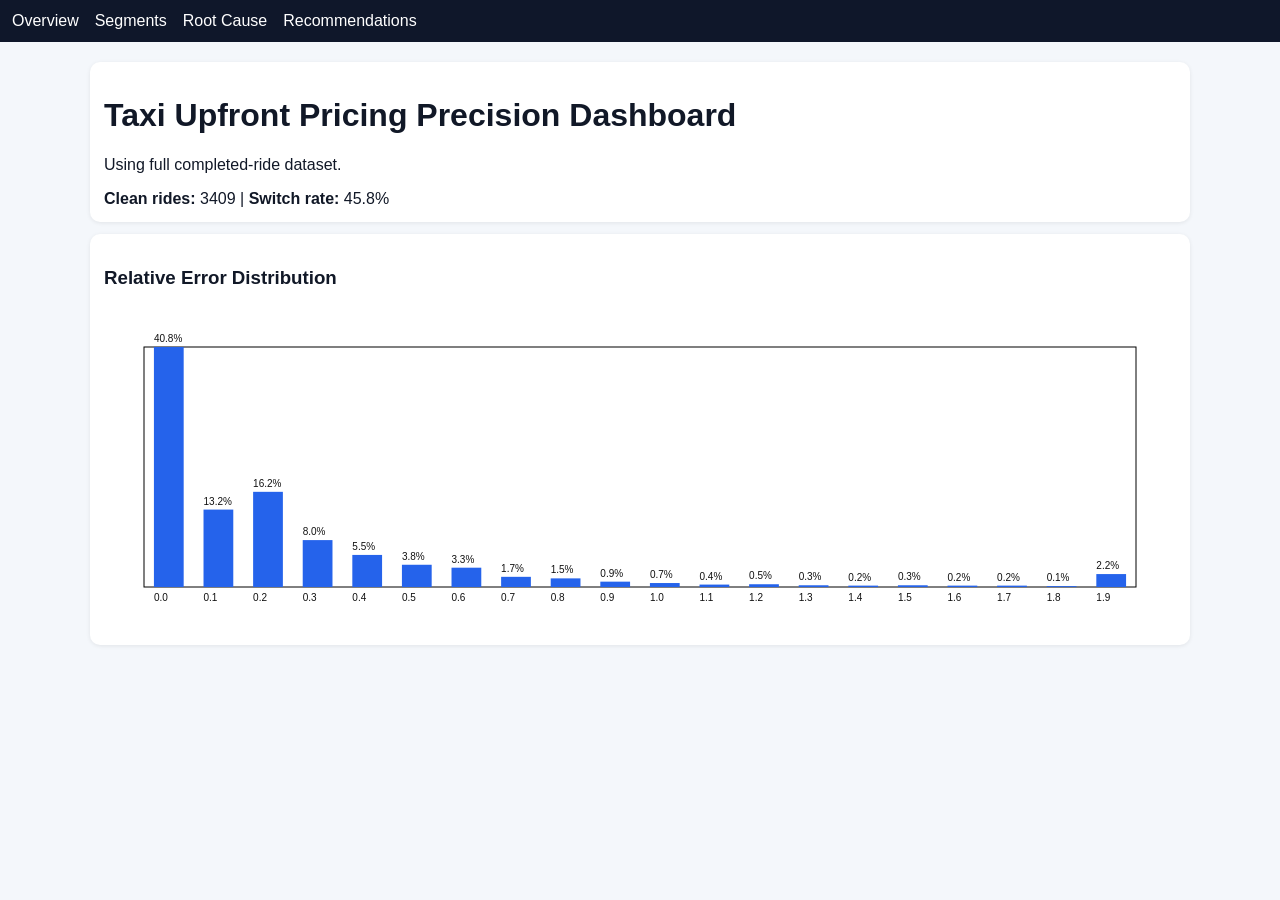
==== docs/taxi-upfront-dashboard/index.html @ 5c458dea "Add 4-page interactive dashboard for full dataset and docs entrypoint" ====
<!doctype html><html><head><meta charset='utf-8'><title>Dashboard Home</title><link rel='stylesheet' href='style.css'></head><body><nav><a href='index.html'>Overview</a><a href='segments.html'>Segments</a><a href='rootcause.html'>Root Cause</a><a href='recommendations.html'>Recommendations</a></nav><div class='wrap'><div class='card'><h1>Taxi Upfront Pricing Precision Dashboard</h1><p>Using full completed-ride dataset.</p><div id='kpi'></div></div><div class='card'><h3>Relative Error Distribution</h3><canvas id='hist'></canvas></div></div><script src='app.js'></script><script>load().then(d=>{document.getElementById('kpi').innerHTML=`<b>Clean rides:</b> ${d.meta.clean_rides} | <b>Switch rate:</b> ${(d.meta.switch_rate*100).toFixed(1)}%`; const labels=d.error_hist.map(x=>x.bin_start.toFixed(1)); const vals=d.error_hist.map(x=>x.count/ d.meta.clean_rides); bar('hist',labels,vals);});</script></body></html>
---- docs/taxi-upfront-dashboard/style.css ----
body{font-family:Arial;margin:0;background:#f4f7fb;color:#111827}nav{background:#0f172a;padding:12px}nav a{color:#fff;margin-right:16px;text-decoration:none}.wrap{max-width:1100px;margin:auto;padding:20px}.card{background:#fff;padding:14px;border-radius:10px;box-shadow:0 1px 4px rgba(0,0,0,.08);margin-bottom:12px}canvas{width:100%;height:320px}
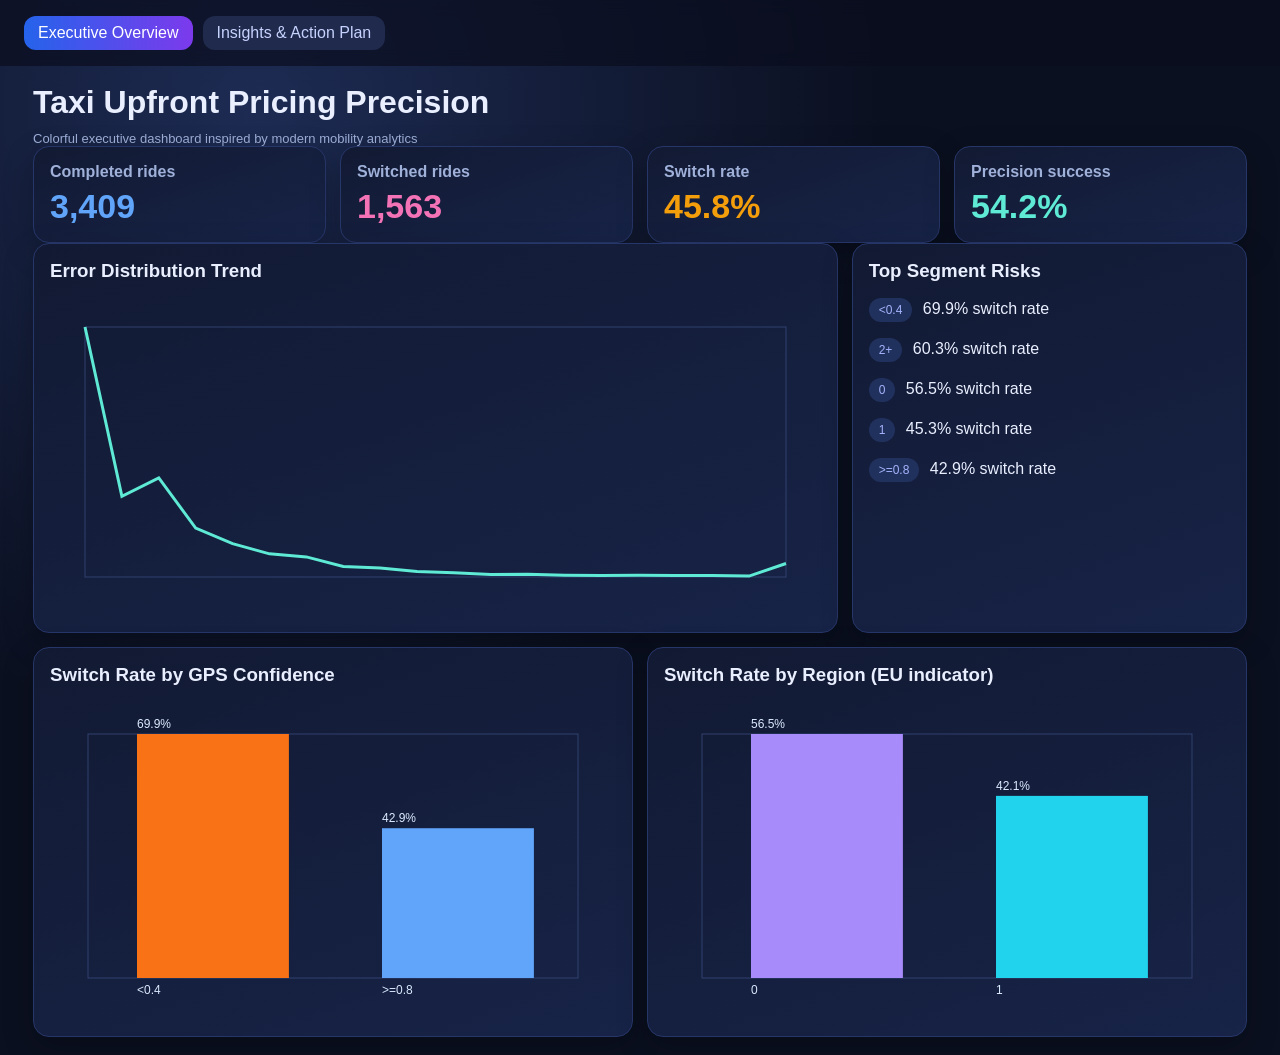
==== commit 642b1844: "Redesign dashboard into colorful 2-page power-bi style experience" ====
--- a/docs/taxi-upfront-dashboard/index.html
+++ b/docs/taxi-upfront-dashboard/index.html
@@ -1 +1,24 @@
-<!doctype html><html><head><meta charset='utf-8'><title>Dashboard Home</title><link rel='stylesheet' href='style.css'></head><body><nav><a href='index.html'>Overview</a><a href='segments.html'>Segments</a><a href='rootcause.html'>Root Cause</a><a href='recommendations.html'>Recommendations</a></nav><div class='wrap'><div class='card'><h1>Taxi Upfront Pricing Precision Dashboard</h1><p>Using full completed-ride dataset.</p><div id='kpi'></div></div><div class='card'><h3>Relative Error Distribution</h3><canvas id='hist'></canvas></div></div><script src='app.js'></script><script>load().then(d=>{document.getElementById('kpi').innerHTML=`<b>Clean rides:</b> ${d.meta.clean_rides} | <b>Switch rate:</b> ${(d.meta.switch_rate*100).toFixed(1)}%`; const labels=d.error_hist.map(x=>x.bin_start.toFixed(1)); const vals=d.error_hist.map(x=>x.count/ d.meta.clean_rides); bar('hist',labels,vals);});</script></body></html>
+<!doctype html><html><head><meta charset='utf-8'><title>Bolt-style Pricing Dashboard</title><link rel='stylesheet' href='style.css'></head><body>
+<nav><a class='active' href='index.html'>Executive Overview</a><a href='insights.html'>Insights & Action Plan</a></nav>
+<div class='wrap'>
+  <h1>Taxi Upfront Pricing Precision</h1><div class='sub'>Colorful executive dashboard inspired by modern mobility analytics</div>
+  <div class='grid' id='kpis'></div>
+  <div class='grid'>
+    <div class='card w8'><h3>Error Distribution Trend</h3><canvas id='hist'></canvas></div>
+    <div class='card w4'><h3>Top Segment Risks</h3><div id='riskList'></div></div>
+    <div class='card w6'><h3>Switch Rate by GPS Confidence</h3><canvas id='gps'></canvas></div>
+    <div class='card w6'><h3>Switch Rate by Region (EU indicator)</h3><canvas id='eu'></canvas></div>
+  </div>
+</div>
+<script src='app.js'></script>
+<script>
+load().then(d=>{
+ const cards=[['Completed rides',d.meta.clean_rides.toLocaleString(),'#60a5fa'],['Switched rides',d.meta.switched_rides.toLocaleString(),'#f472b6'],['Switch rate',(d.meta.switch_rate*100).toFixed(1)+'%','#f59e0b'],['Precision success',((1-d.meta.switch_rate)*100).toFixed(1)+'%','#5eead4']];
+ document.getElementById('kpis').innerHTML=cards.map(c=>`<div class='card kpi'><h4>${c[0]}</h4><div class='v' style='color:${c[2]}'>${c[1]}</div></div>`).join('');
+ drawLine('hist',d.error_hist.map(x=>x.count));
+ drawBars('gps',d.gps.map(x=>x.segment),d.gps.map(x=>x.switch_rate),['#f97316','#60a5fa','#34d399']);
+ drawBars('eu',d.eu.map(x=>x.segment),d.eu.map(x=>x.switch_rate),['#a78bfa','#22d3ee']);
+ const top=[...d.gps,...d.eu,...d.dest].sort((a,b)=>b.switch_rate-a.switch_rate).slice(0,5);
+ document.getElementById('riskList').innerHTML=top.map(x=>`<p><span class='pill'>${x.segment}</span> ${(x.switch_rate*100).toFixed(1)}% switch rate</p>`).join('');
+});
+</script></body></html>
--- a/docs/taxi-upfront-dashboard/style.css
+++ b/docs/taxi-upfront-dashboard/style.css
@@ -1 +1,13 @@
-body{font-family:Arial;margin:0;background:#f4f7fb;color:#111827}nav{background:#0f172a;padding:12px}nav a{color:#fff;margin-right:16px;text-decoration:none}.wrap{max-width:1100px;margin:auto;padding:20px}.card{background:#fff;padding:14px;border-radius:10px;box-shadow:0 1px 4px rgba(0,0,0,.08);margin-bottom:12px}canvas{width:100%;height:320px}
+:root{--bg:#0b1020;--panel:#121a33;--panel2:#172347;--txt:#e9efff;--muted:#9fb0d9;--accent:#5eead4;--pink:#f472b6;--blue:#60a5fa;--orange:#f59e0b}
+*{box-sizing:border-box}body{margin:0;font-family:Inter,Segoe UI,Arial;background:radial-gradient(circle at 20% 10%,#1d2b53,#0b1020 45%);color:var(--txt)}
+nav{display:flex;gap:10px;padding:16px 24px;background:rgba(10,14,30,.7);backdrop-filter: blur(8px);position:sticky;top:0}
+nav a{color:#c7d2fe;text-decoration:none;padding:8px 14px;border-radius:12px;background:#1f2a4d}nav a.active{background:linear-gradient(90deg,#2563eb,#7c3aed);color:#fff}
+.wrap{max-width:1250px;margin:auto;padding:18px}
+.grid{display:grid;grid-template-columns:repeat(12,1fr);gap:14px}
+.card{background:linear-gradient(160deg,var(--panel),var(--panel2));border:1px solid #273669;border-radius:16px;padding:16px;box-shadow:0 10px 30px rgba(0,0,0,.25)}
+.kpi{grid-column:span 3}.kpi h4{margin:0;color:var(--muted)}.kpi .v{font-size:34px;font-weight:700;margin-top:6px}
+.w8{grid-column:span 8}.w4{grid-column:span 4}.w6{grid-column:span 6}.w12{grid-column:span 12}
+h1,h2,h3{margin:0 0 10px}.sub{color:var(--muted);font-size:13px}
+canvas{width:100%;height:320px}.pill{display:inline-block;padding:5px 10px;border-radius:999px;background:#21315e;color:#a5b4fc;font-size:12px;margin-right:6px}
+li{margin:6px 0}
+@media(max-width:980px){.kpi,.w8,.w4,.w6,.w12{grid-column:span 12}}
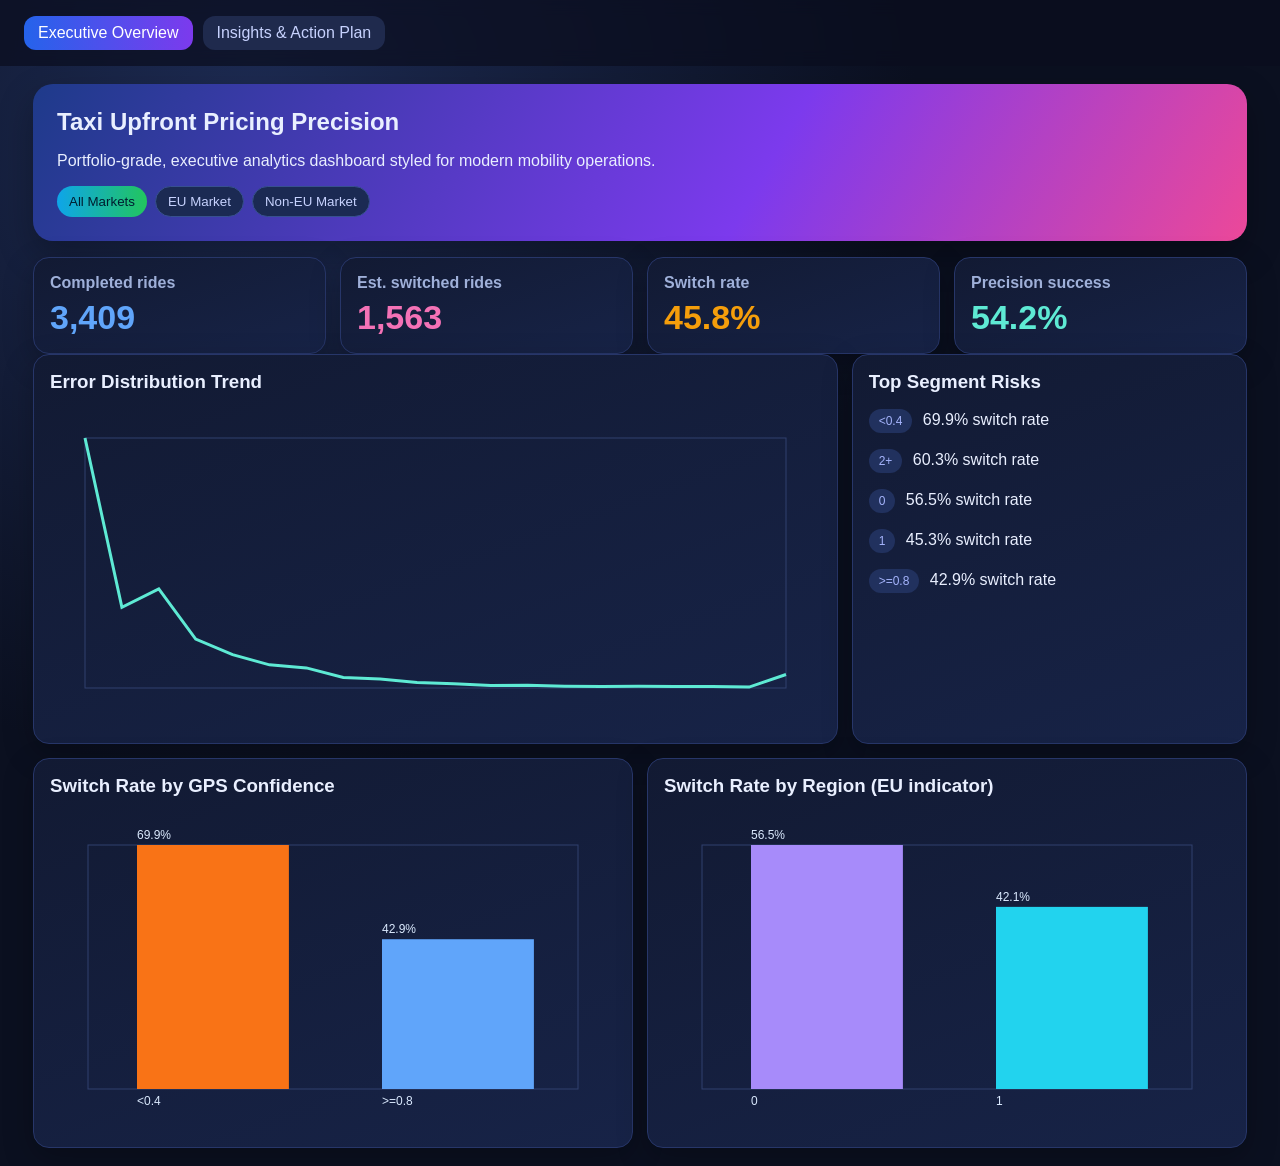
==== commit 7f15efbe: "Polish dashboard with animations tooltips filter chips and branded hero sections" ====
--- a/docs/taxi-upfront-dashboard/index.html
+++ b/docs/taxi-upfront-dashboard/index.html
@@ -1,7 +1,7 @@
 <!doctype html><html><head><meta charset='utf-8'><title>Bolt-style Pricing Dashboard</title><link rel='stylesheet' href='style.css'></head><body>
 <nav><a class='active' href='index.html'>Executive Overview</a><a href='insights.html'>Insights & Action Plan</a></nav>
 <div class='wrap'>
-  <h1>Taxi Upfront Pricing Precision</h1><div class='sub'>Colorful executive dashboard inspired by modern mobility analytics</div>
+  <section class='hero'><h1>Taxi Upfront Pricing Precision</h1><p>Portfolio-grade, executive analytics dashboard styled for modern mobility operations.</p><div id='cityChips' class='chips'></div></section>
   <div class='grid' id='kpis'></div>
   <div class='grid'>
     <div class='card w8'><h3>Error Distribution Trend</h3><canvas id='hist'></canvas></div>
@@ -13,8 +13,15 @@
 <script src='app.js'></script>
 <script>
 load().then(d=>{
- const cards=[['Completed rides',d.meta.clean_rides.toLocaleString(),'#60a5fa'],['Switched rides',d.meta.switched_rides.toLocaleString(),'#f472b6'],['Switch rate',(d.meta.switch_rate*100).toFixed(1)+'%','#f59e0b'],['Precision success',((1-d.meta.switch_rate)*100).toFixed(1)+'%','#5eead4']];
- document.getElementById('kpis').innerHTML=cards.map(c=>`<div class='card kpi'><h4>${c[0]}</h4><div class='v' style='color:${c[2]}'>${c[1]}</div></div>`).join('');
+ function render(mode='All Markets'){
+  const eu=d.eu.find(x=>x.segment==='1')||{rides:0,switch_rate:0};
+  const non=d.eu.find(x=>x.segment==='0')||{rides:0,switch_rate:0};
+  const market= mode==='EU Market'?{rides:eu.rides,switch_rate:eu.switch_rate}:mode==='Non-EU Market'?{rides:non.rides,switch_rate:non.switch_rate}:{rides:d.meta.clean_rides,switch_rate:d.meta.switch_rate};
+  const cards=[['Completed rides',market.rides.toLocaleString(),'#60a5fa'],['Est. switched rides',Math.round(market.rides*market.switch_rate).toLocaleString(),'#f472b6'],['Switch rate',(market.switch_rate*100).toFixed(1)+'%','#f59e0b'],['Precision success',((1-market.switch_rate)*100).toFixed(1)+'%','#5eead4']];
+  document.getElementById('kpis').innerHTML=cards.map(c=>`<div class='card kpi'><h4>${c[0]}</h4><div class='v' style='color:${c[2]}'>${c[1]}</div></div>`).join('');
+ }
+ chipGroup('cityChips',['All Markets','EU Market','Non-EU Market'],render);
+ render();
  drawLine('hist',d.error_hist.map(x=>x.count));
  drawBars('gps',d.gps.map(x=>x.segment),d.gps.map(x=>x.switch_rate),['#f97316','#60a5fa','#34d399']);
  drawBars('eu',d.eu.map(x=>x.segment),d.eu.map(x=>x.switch_rate),['#a78bfa','#22d3ee']);
--- a/docs/taxi-upfront-dashboard/style.css
+++ b/docs/taxi-upfront-dashboard/style.css
@@ -1,13 +1,14 @@
 :root{--bg:#0b1020;--panel:#121a33;--panel2:#172347;--txt:#e9efff;--muted:#9fb0d9;--accent:#5eead4;--pink:#f472b6;--blue:#60a5fa;--orange:#f59e0b}
 *{box-sizing:border-box}body{margin:0;font-family:Inter,Segoe UI,Arial;background:radial-gradient(circle at 20% 10%,#1d2b53,#0b1020 45%);color:var(--txt)}
-nav{display:flex;gap:10px;padding:16px 24px;background:rgba(10,14,30,.7);backdrop-filter: blur(8px);position:sticky;top:0}
-nav a{color:#c7d2fe;text-decoration:none;padding:8px 14px;border-radius:12px;background:#1f2a4d}nav a.active{background:linear-gradient(90deg,#2563eb,#7c3aed);color:#fff}
-.wrap{max-width:1250px;margin:auto;padding:18px}
-.grid{display:grid;grid-template-columns:repeat(12,1fr);gap:14px}
-.card{background:linear-gradient(160deg,var(--panel),var(--panel2));border:1px solid #273669;border-radius:16px;padding:16px;box-shadow:0 10px 30px rgba(0,0,0,.25)}
-.kpi{grid-column:span 3}.kpi h4{margin:0;color:var(--muted)}.kpi .v{font-size:34px;font-weight:700;margin-top:6px}
+nav{display:flex;gap:10px;padding:16px 24px;background:rgba(10,14,30,.7);backdrop-filter: blur(8px);position:sticky;top:0;z-index:10}
+nav a{color:#c7d2fe;text-decoration:none;padding:8px 14px;border-radius:12px;background:#1f2a4d;transition:.25s}nav a:hover{transform:translateY(-1px)}nav a.active{background:linear-gradient(90deg,#2563eb,#7c3aed);color:#fff}
+.wrap{max-width:1250px;margin:auto;padding:18px}.hero{padding:24px;border-radius:20px;background:linear-gradient(120deg,#1e3a8a,#7c3aed 60%,#ec4899);box-shadow:0 14px 35px rgba(0,0,0,.28);margin-bottom:16px;animation:fadeUp .8s ease}
+.grid{display:grid;grid-template-columns:repeat(12,1fr);gap:14px}.card{background:linear-gradient(160deg,var(--panel),var(--panel2));border:1px solid #273669;border-radius:16px;padding:16px;box-shadow:0 10px 30px rgba(0,0,0,.25);animation:fadeUp .6s ease}
+.kpi{grid-column:span 3}.kpi h4{margin:0;color:var(--muted)}.kpi .v{font-size:34px;font-weight:700;margin-top:6px;transition:.25s}.kpi:hover .v{transform:scale(1.03)}
 .w8{grid-column:span 8}.w4{grid-column:span 4}.w6{grid-column:span 6}.w12{grid-column:span 12}
 h1,h2,h3{margin:0 0 10px}.sub{color:var(--muted);font-size:13px}
 canvas{width:100%;height:320px}.pill{display:inline-block;padding:5px 10px;border-radius:999px;background:#21315e;color:#a5b4fc;font-size:12px;margin-right:6px}
-li{margin:6px 0}
+li{margin:6px 0}.chips{display:flex;gap:8px;flex-wrap:wrap;margin:8px 0 0}.chip{border:1px solid #37508f;background:#1b2a53;color:#c7d2fe;padding:7px 12px;border-radius:999px;cursor:pointer}.chip.active{background:linear-gradient(90deg,#0ea5e9,#22c55e);color:#001d2f;border:none}
+.chart-tip{position:absolute;display:none;background:#0f172a;color:#fff;border:1px solid #334155;padding:8px 10px;border-radius:8px;font-size:12px;pointer-events:none;z-index:999}
+@keyframes fadeUp{from{opacity:0;transform:translateY(8px)}to{opacity:1;transform:none}}
 @media(max-width:980px){.kpi,.w8,.w4,.w6,.w12{grid-column:span 12}}
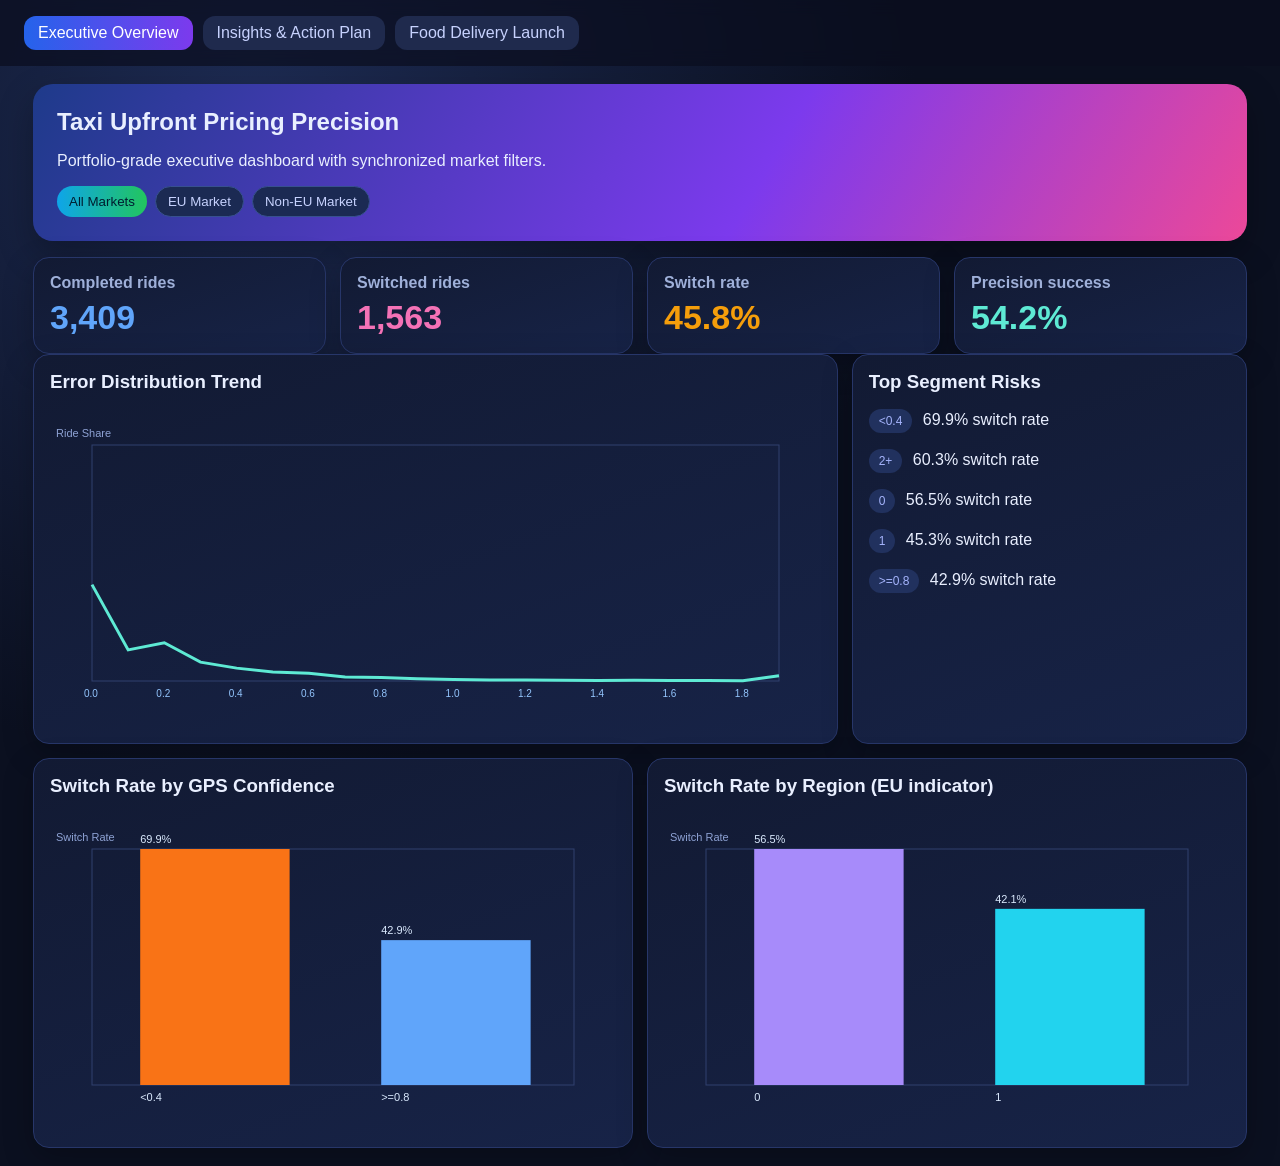
==== commit bf48b6d5: "Fix dashboard labels and synchronized filters; add Nairobi food launch assessment page" ====
--- a/docs/taxi-upfront-dashboard/index.html
+++ b/docs/taxi-upfront-dashboard/index.html
@@ -1,7 +1,7 @@
 <!doctype html><html><head><meta charset='utf-8'><title>Bolt-style Pricing Dashboard</title><link rel='stylesheet' href='style.css'></head><body>
-<nav><a class='active' href='index.html'>Executive Overview</a><a href='insights.html'>Insights & Action Plan</a></nav>
+<nav><a class='active' href='index.html'>Executive Overview</a><a href='insights.html'>Insights & Action Plan</a><a href='food-launch.html'>Food Delivery Launch</a></nav>
 <div class='wrap'>
-  <section class='hero'><h1>Taxi Upfront Pricing Precision</h1><p>Portfolio-grade, executive analytics dashboard styled for modern mobility operations.</p><div id='cityChips' class='chips'></div></section>
+  <section class='hero'><h1>Taxi Upfront Pricing Precision</h1><p>Portfolio-grade executive dashboard with synchronized market filters.</p><div id='cityChips' class='chips'></div></section>
   <div class='grid' id='kpis'></div>
   <div class='grid'>
     <div class='card w8'><h3>Error Distribution Trend</h3><canvas id='hist'></canvas></div>
@@ -12,20 +12,17 @@
 </div>
 <script src='app.js'></script>
 <script>
-load().then(d=>{
+load().then(D=>{
  function render(mode='All Markets'){
-  const eu=d.eu.find(x=>x.segment==='1')||{rides:0,switch_rate:0};
-  const non=d.eu.find(x=>x.segment==='0')||{rides:0,switch_rate:0};
-  const market= mode==='EU Market'?{rides:eu.rides,switch_rate:eu.switch_rate}:mode==='Non-EU Market'?{rides:non.rides,switch_rate:non.switch_rate}:{rides:d.meta.clean_rides,switch_rate:d.meta.switch_rate};
-  const cards=[['Completed rides',market.rides.toLocaleString(),'#60a5fa'],['Est. switched rides',Math.round(market.rides*market.switch_rate).toLocaleString(),'#f472b6'],['Switch rate',(market.switch_rate*100).toFixed(1)+'%','#f59e0b'],['Precision success',((1-market.switch_rate)*100).toFixed(1)+'%','#5eead4']];
+  const d=D[MARKET_KEY[mode]];
+  const cards=[['Completed rides',d.meta.clean_rides.toLocaleString(),'#60a5fa'],['Switched rides',d.meta.switched_rides.toLocaleString(),'#f472b6'],['Switch rate',(d.meta.switch_rate*100).toFixed(1)+'%','#f59e0b'],['Precision success',((1-d.meta.switch_rate)*100).toFixed(1)+'%','#5eead4']];
   document.getElementById('kpis').innerHTML=cards.map(c=>`<div class='card kpi'><h4>${c[0]}</h4><div class='v' style='color:${c[2]}'>${c[1]}</div></div>`).join('');
+  drawLine('hist',d.error_hist.map(x=>x.count/d.meta.clean_rides),d.error_hist.map(x=>x.bin_start.toFixed(1)));
+  drawBars('gps',d.gps.map(x=>x.segment),d.gps.map(x=>x.switch_rate),['#f97316','#60a5fa','#34d399']);
+  drawBars('eu',d.eu.map(x=>x.segment),d.eu.map(x=>x.switch_rate),['#a78bfa','#22d3ee']);
+  const top=[...d.gps,...d.eu,...d.dest].sort((a,b)=>b.switch_rate-a.switch_rate).slice(0,5);
+  document.getElementById('riskList').innerHTML=top.map(x=>`<p><span class='pill'>${x.segment}</span> ${(x.switch_rate*100).toFixed(1)}% switch rate</p>`).join('');
  }
- chipGroup('cityChips',['All Markets','EU Market','Non-EU Market'],render);
- render();
- drawLine('hist',d.error_hist.map(x=>x.count));
- drawBars('gps',d.gps.map(x=>x.segment),d.gps.map(x=>x.switch_rate),['#f97316','#60a5fa','#34d399']);
- drawBars('eu',d.eu.map(x=>x.segment),d.eu.map(x=>x.switch_rate),['#a78bfa','#22d3ee']);
- const top=[...d.gps,...d.eu,...d.dest].sort((a,b)=>b.switch_rate-a.switch_rate).slice(0,5);
- document.getElementById('riskList').innerHTML=top.map(x=>`<p><span class='pill'>${x.segment}</span> ${(x.switch_rate*100).toFixed(1)}% switch rate</p>`).join('');
+ chipGroup('cityChips',['All Markets','EU Market','Non-EU Market'],render); render();
 });
 </script></body></html>
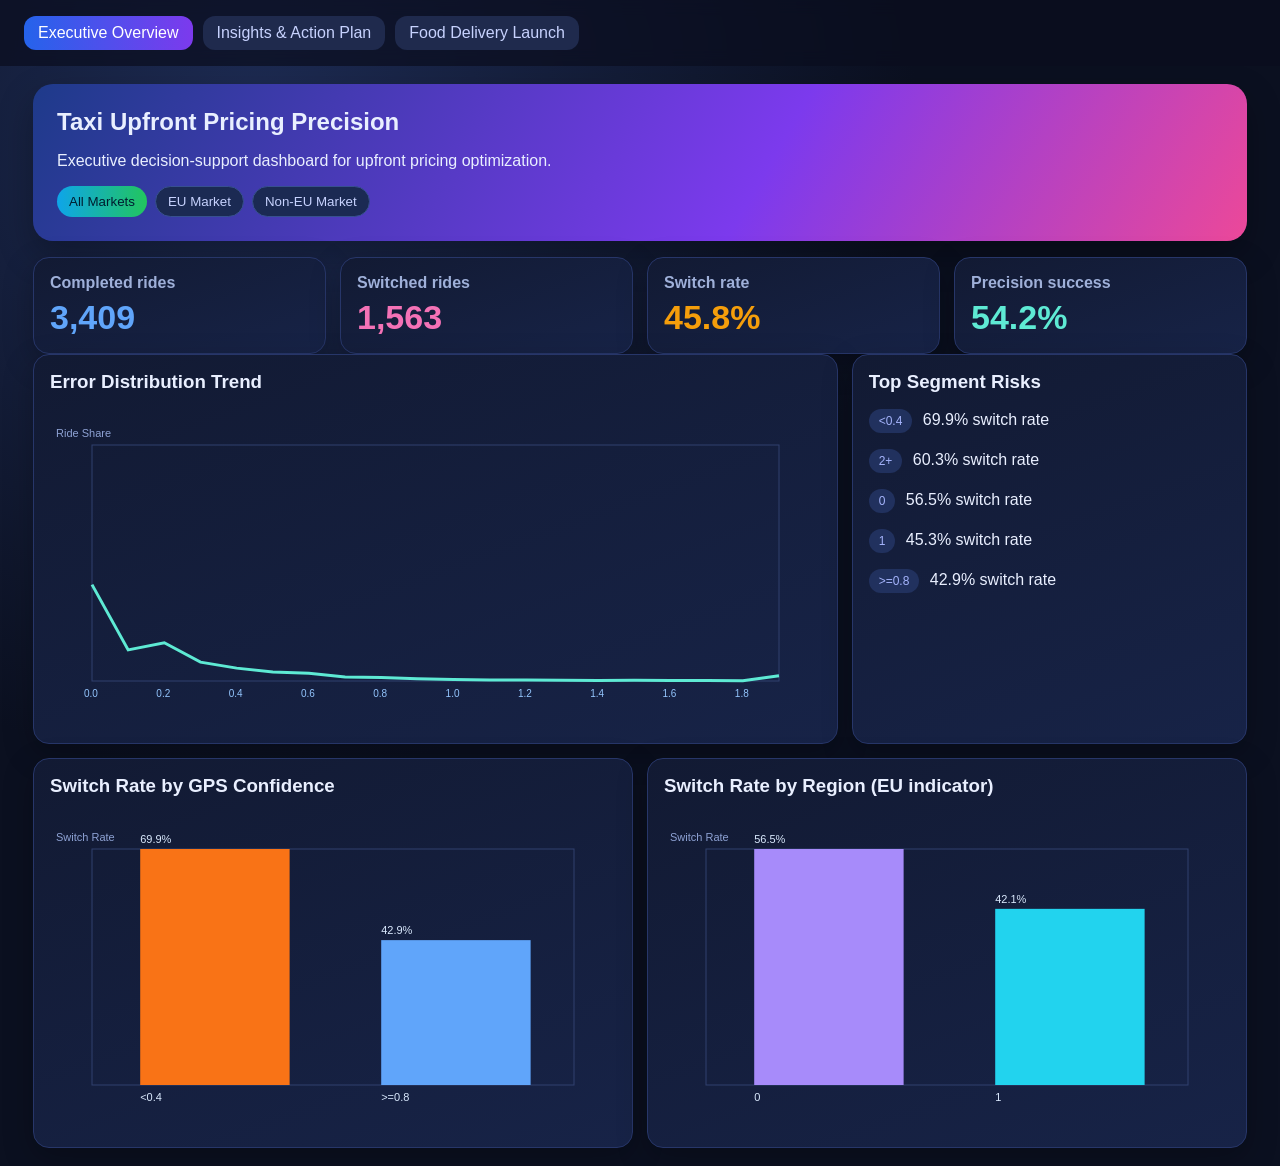
==== commit c15f50cf: "Revise dashboard title and description Updated the title and description of the dashboard for clarit" ====
--- a/docs/taxi-upfront-dashboard/index.html
+++ b/docs/taxi-upfront-dashboard/index.html
@@ -1,7 +1,7 @@
-<!doctype html><html><head><meta charset='utf-8'><title>Bolt-style Pricing Dashboard</title><link rel='stylesheet' href='style.css'></head><body>
+<!doctype html><html><head><meta charset='utf-8'><title>Pricing Dashboard</title><link rel='stylesheet' href='style.css'></head><body>
 <nav><a class='active' href='index.html'>Executive Overview</a><a href='insights.html'>Insights & Action Plan</a><a href='food-launch.html'>Food Delivery Launch</a></nav>
 <div class='wrap'>
-  <section class='hero'><h1>Taxi Upfront Pricing Precision</h1><p>Portfolio-grade executive dashboard with synchronized market filters.</p><div id='cityChips' class='chips'></div></section>
+  <section class='hero'><h1>Taxi Upfront Pricing Precision</h1><p>Executive decision-support dashboard for upfront pricing optimization.</p><div id='cityChips' class='chips'></div></section>
   <div class='grid' id='kpis'></div>
   <div class='grid'>
     <div class='card w8'><h3>Error Distribution Trend</h3><canvas id='hist'></canvas></div>
